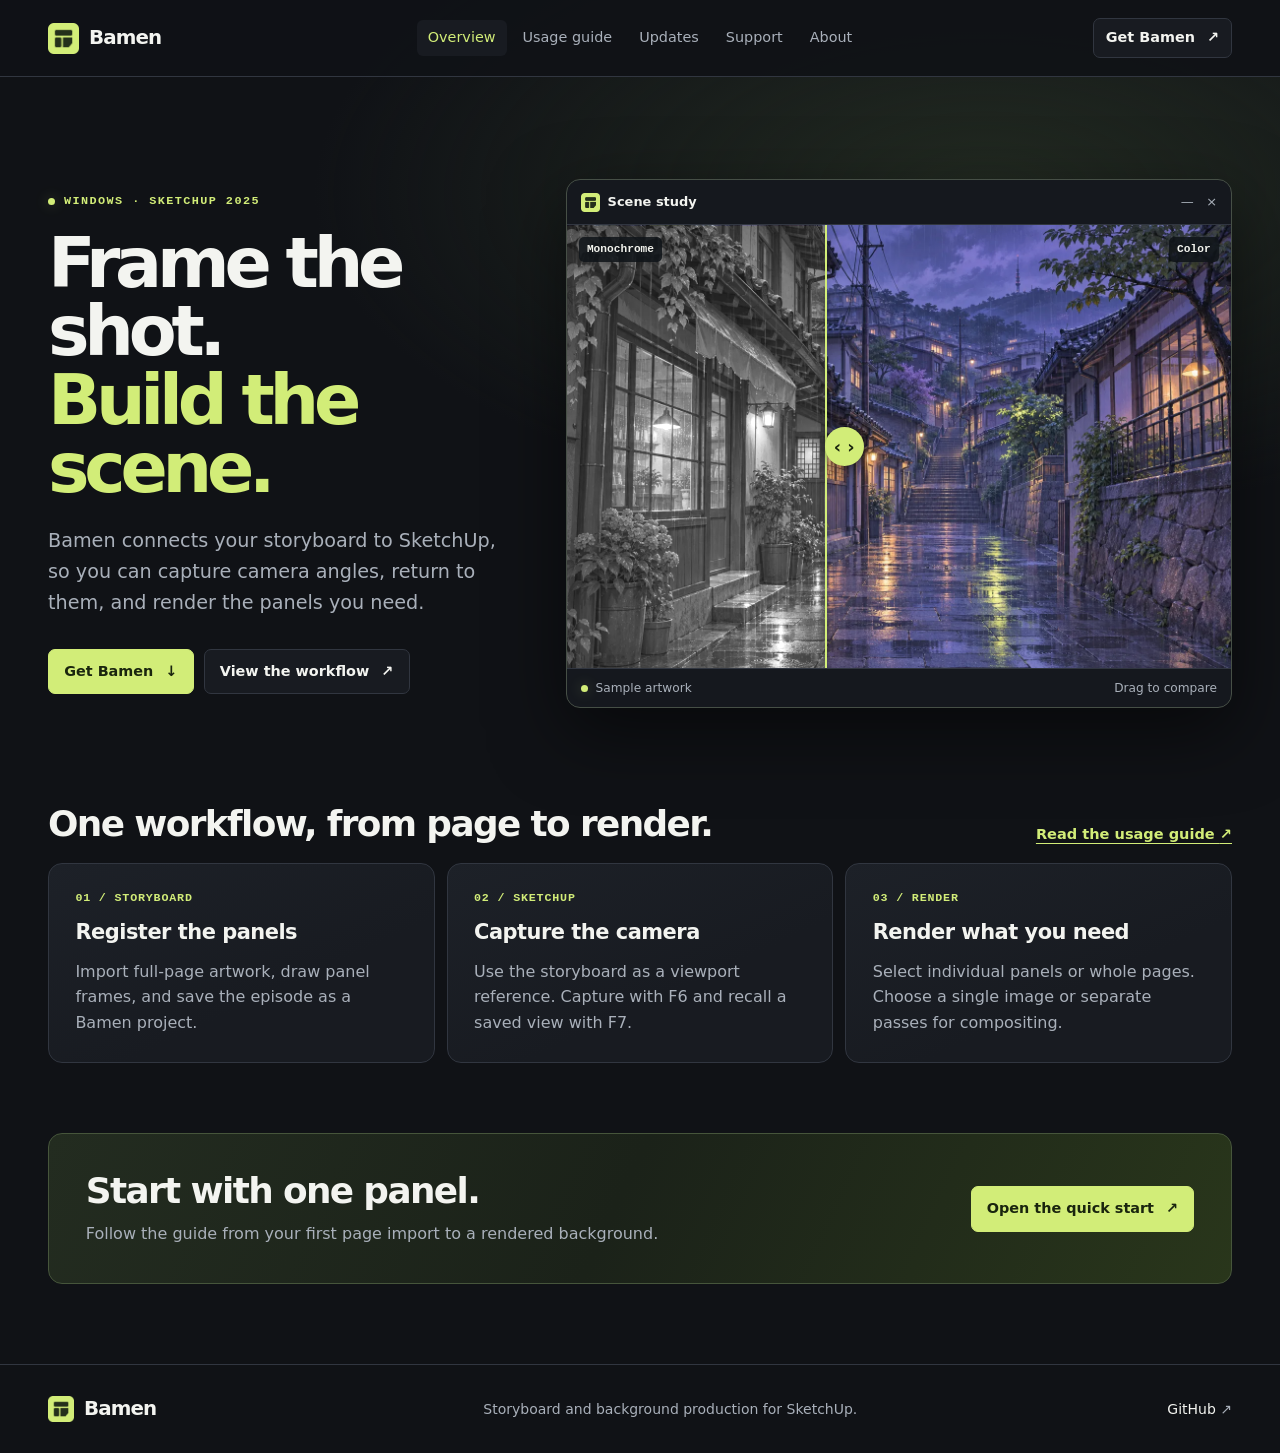
==== docs/index.html @ 6d3ff7ae "Publish Bamen product pages and support forms" ====
<!doctype html>
<html lang="en">
<head>
  <meta charset="utf-8">
  <meta name="viewport" content="width=device-width, initial-scale=1">
  <meta name="color-scheme" content="dark">
  <meta name="description" content="Storyboard and SketchUp in one background workflow.">
  <title>Bamen — Storyboard to background</title>
  <link rel="icon" href="assets/bamen.ico">
  <link rel="stylesheet" href="assets/site.css">
  <script src="assets/site.js" defer></script>
</head>
<body>
  <a class="skip" href="#main">Skip to content</a>
  <header class="site-header">
    <div class="wrap header-inner">
      <a class="brand" href="index.html"><img src="assets/bamen.ico" alt="" width="31" height="31">Bamen</a>
      <nav aria-label="Main navigation"><a href="index.html" aria-current="page">Overview</a><a href="guide.html">Usage guide</a><a href="updates.html">Updates</a><a href="support.html">Support</a><a href="about.html">About</a></nav>
      <a class="button small header-action" href="guide.html#install">Get Bamen <span aria-hidden="true">↗</span></a>
    </div>
  </header>
  <main id="main"><section class="wrap hero" aria-labelledby="hero-title">
  <div class="hero-copy">
    <p class="eyebrow"><i></i> Windows · SketchUp 2025</p>
    <h1 id="hero-title">Frame the shot.<br><em>Build the scene.</em></h1>
    <p class="lede">Bamen connects your storyboard to SketchUp, so you can capture camera angles, return to them, and render the panels you need.</p>
    <div class="actions">
      <a class="button primary" href="guide.html#install">Get Bamen <span aria-hidden="true">↓</span></a>
      <a class="button" href="guide.html">View the workflow <span aria-hidden="true">↗</span></a>
    </div>
  </div>
  <figure class="hero-demo" aria-labelledby="demo-title">
    <div class="demo-bar"><span><img src="assets/bamen.ico" alt="" width="19" height="19"> Scene study</span><span aria-hidden="true">— &nbsp; ×</span></div>
    <div class="comparison">
      <img class="scene" src="assets/street-study.webp" alt="Illustrated rain-soaked hillside street at dusk" width="1500" height="1000" fetchpriority="high">
      <img class="scene study" src="assets/street-study.webp" alt="" width="1500" height="1000" aria-hidden="true">
      <span class="scene-tag before">Monochrome</span><span class="scene-tag after">Color</span>
      <span class="compare-line" aria-hidden="true"><b>‹ ›</b></span>
      <input class="compare-input" type="range" min="0" max="100" value="39" aria-label="Compare monochrome and color">
    </div>
    <figcaption id="demo-title"><span><i></i> Sample artwork</span><span>Drag to compare</span></figcaption>
  </figure>
</section>
<section class="wrap flow" aria-labelledby="flow-title">
  <div class="section-heading">
    <h2 id="flow-title">One workflow, from page to render.</h2>
    <a class="text-link" href="guide.html">Read the usage guide <span aria-hidden="true">↗</span></a>
  </div>
  <div class="card-grid">
    <article class="card"><span class="step">01 / STORYBOARD</span><h3>Register the panels</h3><p>Import full-page artwork, draw panel frames, and save the episode as a Bamen project.</p></article>
    <article class="card"><span class="step">02 / SKETCHUP</span><h3>Capture the camera</h3><p>Use the storyboard as a viewport reference. Capture with F6 and recall a saved view with F7.</p></article>
    <article class="card"><span class="step">03 / RENDER</span><h3>Render what you need</h3><p>Select individual panels or whole pages. Choose a single image or separate passes for compositing.</p></article>
  </div>
</section>
<section class="wrap start-panel">
  <div><h2>Start with one panel.</h2><p>Follow the guide from your first page import to a rendered background.</p></div>
  <a class="button primary" href="guide.html#first-panel">Open the quick start <span aria-hidden="true">↗</span></a>
</section>
</main>
  <footer class="site-footer">
    <div class="wrap footer-inner">
      <a class="brand" href="index.html"><img src="assets/bamen.ico" alt="" width="26" height="26">Bamen</a>
      <span>Storyboard and background production for SketchUp.</span>
      <a href="https://github.com/etaivan96/bamen">GitHub <span aria-hidden="true">↗</span></a>
    </div>
  </footer>
</body>
</html>
---- docs/assets/site.css ----
:root {
  color-scheme: dark;
  --bg: #101216;
  --panel: #181b21;
  --line: #313640;
  --text: #f3f4f0;
  --muted: #a9b0ba;
  --green: #d2ed78;
  --ink: #1a250e;
  --radius: 14px;
  font: 16px/1.6 "Segoe UI", system-ui, sans-serif;
  color: var(--text);
  background: var(--bg);
}
* { box-sizing: border-box; }
body { margin: 0; background: radial-gradient(ellipse 56rem 27rem at 77% 12rem, #222a21 0, transparent 75%), var(--bg); }
a { color: inherit; }
a:focus-visible, input:focus-visible, summary:focus-visible { outline: 2px solid var(--green); outline-offset: 5px; }
img { max-width: 100%; }
h1, h2, h3, p, figure { margin: 0; }
.wrap { width: min(100% - 96px, 1264px); margin-inline: auto; }
.skip { position: absolute; top: 10px; left: 10px; transform: translateY(-180%); z-index: 5; padding: 8px 12px; color: var(--ink); background: var(--green); }
.skip:focus { transform: none; }
.site-header { background: #101216ea; border-bottom: 1px solid var(--line); }
.header-inner { display: grid; grid-template-columns: 1fr auto 1fr; align-items: center; min-height: 76px; gap: 20px; }
.brand { display: inline-flex; align-items: center; gap: 10px; font-size: 1.24rem; letter-spacing: -.045em; font-weight: 750; text-decoration: none; width: max-content; }
.brand img { display: block; }
.header-inner nav { display: flex; gap: 5px; }
.header-inner nav a { padding: 6px 11px; white-space: nowrap; color: var(--muted); border-radius: 6px; font-size: .9rem; text-decoration: none; }
.header-inner nav a:hover, .header-inner nav a[aria-current] { color: var(--text); background: var(--panel); }
.header-inner nav a[aria-current] { color: var(--green); }
.header-action { justify-self: end; }
.button { display: inline-flex; align-items: center; gap: 12px; justify-content: center; padding: .65rem .95rem; border: 1px solid var(--line); border-radius: 7px; text-decoration: none; font-size: .9rem; font-weight: 650; background: var(--panel); transition: background .16s ease, border-color .16s ease, transform .16s ease; }
.button:hover { background: #252a32; border-color: #535e6b; transform: translateY(-1px); }
.small { padding: .45rem .75rem; }
.primary { background: var(--green); border-color: var(--green); color: var(--ink); }
.primary:hover { background: #e4fa9c; border-color: #e4fa9c; }
.hero { display: grid; grid-template-columns: minmax(0, .81fr) minmax(0, 1.19fr); gap: clamp(34px, 5vw, 74px); align-items: center; padding-block: clamp(4.2rem, 8vw, 8.15rem) 4rem; }
.eyebrow { display: flex; align-items: center; gap: 9px; color: var(--green); font: 650 .74rem/1.4 "Cascadia Mono", Consolas, monospace; text-transform: uppercase; letter-spacing: .12em; }
.eyebrow i, figcaption i { display: inline-block; border-radius: 50%; background: var(--green); width: 7px; height: 7px; box-shadow: 0 0 14px #d2ed7854; }
h1 { font-size: clamp(2.85rem, 5.45vw, 5.15rem); line-height: .98; letter-spacing: -.075em; font-weight: 750; margin-block: 19px 24px; text-wrap: balance; }
h1 em { color: var(--green); font-style: normal; }
.lede { max-width: 36rem; color: var(--muted); font-size: clamp(1rem, 1.5vw, 1.21rem); }
.actions { display: flex; flex-wrap: wrap; gap: 10px; margin-top: 30px; }
.hero-demo { min-width: 0; border: 1px solid #464f46; border-radius: var(--radius); background: #15181e; box-shadow: 0 24px 72px #0008; overflow: hidden; }
.demo-bar, figcaption { display: flex; justify-content: space-between; align-items: center; min-height: 45px; padding: 0 14px; gap: 8px; color: var(--muted); border-bottom: 1px solid var(--line); font-size: .81rem; }
.demo-bar > span:first-child, figcaption > span:first-child { display: flex; align-items: center; gap: 8px; }
.demo-bar > span:first-child { color: var(--text); font-weight: 650; }
.comparison { position: relative; aspect-ratio: 3 / 2; overflow: hidden; isolation: isolate; background: #202734; --split: 39%; }
.scene { display: block; position: absolute; width: 100%; height: 100%; object-fit: cover; }
.study { filter: grayscale(1) contrast(.88) brightness(1.19); clip-path: inset(0 calc(100% - var(--split)) 0 0); }
.scene-tag { position: absolute; top: 12px; padding: .25rem .52rem; border-radius: 5px; background: #11151ade; color: #f2f3ed; font: 600 .7rem/1.5 "Cascadia Mono", Consolas, monospace; }
.scene-tag.before { left: 12px; }
.scene-tag.after { right: 12px; }
.compare-line { position: absolute; left: var(--split); top: 0; bottom: 0; display: grid; place-items: center; width: 2px; transform: translateX(-1px); background: var(--green); box-shadow: 0 0 10px #0008; }
.compare-line b { display: grid; place-content: center; min-width: 39px; height: 39px; border-radius: 50%; background: var(--green); color: var(--ink); font-size: 1.12rem; box-shadow: 0 2px 12px #0006; }
.compare-input { position: absolute; inset: 0; margin: 0; width: 100%; height: 100%; opacity: 0; cursor: ew-resize; touch-action: pan-y; }
.comparison:focus-within { outline: 2px solid var(--green); outline-offset: -3px; }
figcaption { min-height: 39px; border-top: 1px solid var(--line); border-bottom: none; font-size: .76rem; }
.flow { padding-block: 2rem 3rem; }
.section-heading { display: flex; justify-content: space-between; align-items: end; gap: 1rem; margin-bottom: 1.1rem; }
h2 { font-size: clamp(1.48rem, 2.8vw, 2.28rem); line-height: 1.14; letter-spacing: -.045em; }
h3 { font-size: 1.31rem; line-height: 1.2; letter-spacing: -.024em; }
.text-link { display: inline-block; text-underline-offset: .26em; color: var(--green); font-size: .91rem; font-weight: 630; }
.text-link:hover { color: #eefdc9; }
.card-grid { display: grid; grid-template-columns: repeat(3, minmax(0, 1fr)); gap: 12px; }
.card { display: flex; flex-direction: column; gap: .85rem; min-width: 0; padding: clamp(1.15rem, 3vw, 1.65rem); border: 1px solid var(--line); border-radius: var(--radius); background: linear-gradient(155deg,#1d2128,var(--panel) 62%); }
.card p, .start-panel p { color: var(--muted); }
.card h2 { font-size: 1.35rem; }
.step, .update time { color: var(--green); font: 650 .73rem/1.4 "Cascadia Mono", Consolas, monospace; letter-spacing: .07em; }
.start-panel { margin-block: 1.4rem 5rem; padding: clamp(1.2rem, 3.6vw, 2.3rem); background: linear-gradient(115deg,#232c20,#1b2219 48%,#29361b); border: 1px solid #46553b; border-radius: var(--radius); display: flex; align-items: center; justify-content: space-between; gap: 1.5rem; }
.start-panel p { margin-top: .55rem; }
.site-footer { background: #101216; border-top: 1px solid var(--line); }
.footer-inner { display: grid; grid-template-columns: .8fr 1.4fr .65fr; align-items: center; min-height: 88px; gap: 16px; }
.footer-inner span { color: var(--muted); text-align: center; font-size: .875rem; }
.footer-inner > a:last-child { justify-self: end; text-decoration: none; font-size: .875rem; }
.page-intro { padding-block: clamp(3rem,8vw,6rem) 2.4rem; }
.page-intro h1 { max-width: 22ch; }
.docs-layout { display: grid; grid-template-columns: 14rem minmax(0,1fr); gap: 3rem; margin-bottom: 5rem; }
.on-page { display: grid; border-left: 1px solid var(--line); position: sticky; top: 1.5rem; }
.on-page a { color: var(--muted); text-decoration: none; padding: .5rem 1rem; font-size: .9rem; }
.on-page a:hover { color: var(--green); }
.prose { min-width: 0; max-width: 48rem; }
.prose section { padding-block: 1.75rem; border-top: 1px solid var(--line); scroll-margin: 1.5rem; }
.prose h2 { margin-bottom: .85rem; }
.prose p, .prose li, .support-content .faq p { color: var(--muted); }
.prose p + p, .prose p + .button, .prose .button + p, .prose p + h2 { margin-top: 1.2rem; }
.prose strong { color: var(--text); }
.notice { background: #222a20; border: 1px solid #3d4f30; border-radius: 9px; padding: .85rem 1rem; color: #dfe7d6; }
code, kbd { color: var(--text); font: .88em/1.4 "Cascadia Mono", Consolas, monospace; background: #252a31; padding: .15em .34em; border-radius: 4px; }
kbd { border: 1px solid #414853; white-space: nowrap; }
.instructions { padding-left: 1.4rem; }
.instructions li { padding: .2rem .3rem .7rem; }
.instructions li::marker { color: var(--green); font-weight: 700; }
.shortcuts { display: grid; gap: 0; }
.shortcuts div { display: grid; grid-template-columns: minmax(10rem,1fr) 2fr; border-top: 1px solid var(--line); padding: .67rem .25rem; gap: 1rem; }
.shortcuts dd { margin: 0; color: var(--muted); }
.updates, .support-content, .about-layout { margin-bottom: 5rem; }
.update { display: grid; grid-template-columns: 11rem minmax(0,1fr); gap: 1.4rem; padding: 1.6rem 0; border-top: 1px solid var(--line); }
.update time { padding-top: .28rem; }
.update ul { color: var(--muted); padding-left: 1.2rem; margin-bottom: .1rem; }
.update li + li { margin-top: .25rem; }
.support-content .card a { margin-top: auto; }
.support-content .notice { margin-block: 1rem 2.7rem; }
.faq { max-width: 48rem; }
.faq h2 { margin-bottom: 1rem; }
.faq details { border-top: 1px solid var(--line); padding: .8rem 0; }
.faq summary { cursor: pointer; font-weight: 650; }
.faq details p { padding: .75rem 0 .25rem; }
.about-layout { display: grid; grid-template-columns: minmax(0,1fr) minmax(0,1fr); gap: 3rem; align-items: start; }
.about-image { overflow: hidden; background: var(--panel); border: 1px solid var(--line); border-radius: var(--radius); }
.about-image img { display: block; width: 100%; height: auto; aspect-ratio: 3 / 2; object-fit: cover; }
@media (max-width: 1040px) {
  .wrap { width: calc(100% - 56px); }
  .hero { gap: 30px; }
  .hero h1 { font-size: clamp(2.8rem,5.2vw,4.5rem); }
}
@media (max-width: 760px) {
  .wrap { width: calc(100% - 36px); }
  .header-inner { grid-template-columns: 1fr 1fr; gap: .45rem; padding-block: .7rem .45rem; }
  .header-inner nav { grid-row: 2; grid-column: 1 / -1; overflow: auto; padding-bottom: .3rem; }
  .header-inner nav a { padding-inline: 8px; font-size: .84rem; }
  .hero, .about-layout { grid-template-columns: 1fr; padding-top: 3rem; }
  .hero { padding-bottom: 2rem; gap: 2rem; }
  .section-heading, .start-panel { flex-direction: column; align-items: flex-start; }
  .card-grid { grid-template-columns: 1fr; }
  .docs-layout { grid-template-columns: 1fr; gap: 1rem; }
  .on-page { display: flex; flex-wrap: wrap; }
  .update { grid-template-columns: 1fr; gap: .6rem; }
}
@media (max-width: 420px) {
  .shortcuts div { grid-template-columns: 1fr; gap: .3rem; }
  .footer-inner { grid-template-columns: 1fr auto; padding-block: 1rem; }
  .footer-inner > span { grid-column: 1 / -1; grid-row: 2; text-align: left; }
}
@media (prefers-reduced-motion: reduce) { .button { transition: none; } }
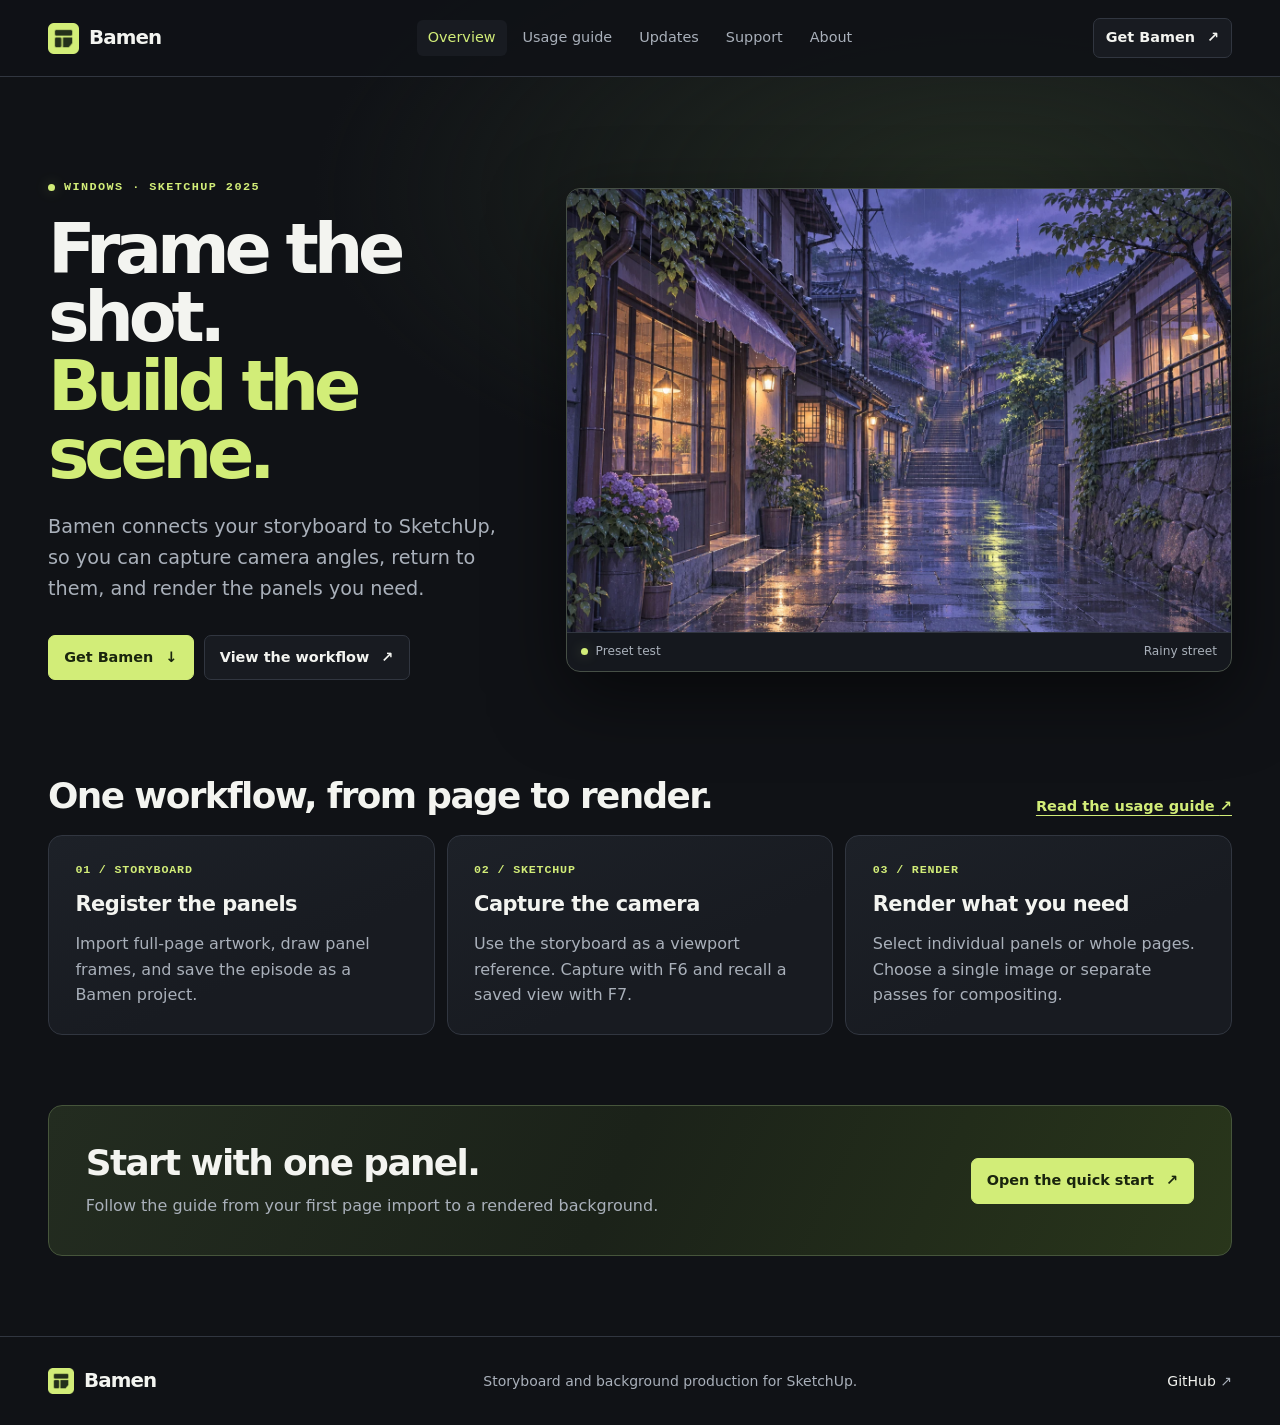
==== commit e3588e5d: "Feature the Bamen preset-test artwork" ====
--- a/docs/index.html
+++ b/docs/index.html
@@ -8,7 +8,6 @@
   <title>Bamen — Storyboard to background</title>
   <link rel="icon" href="assets/bamen.ico">
   <link rel="stylesheet" href="assets/site.css">
-  <script src="assets/site.js" defer></script>
 </head>
 <body>
   <a class="skip" href="#main">Skip to content</a>
@@ -29,16 +28,9 @@
       <a class="button" href="guide.html">View the workflow <span aria-hidden="true">↗</span></a>
     </div>
   </div>
-  <figure class="hero-demo" aria-labelledby="demo-title">
-    <div class="demo-bar"><span><img src="assets/bamen.ico" alt="" width="19" height="19"> Scene study</span><span aria-hidden="true">— &nbsp; ×</span></div>
-    <div class="comparison">
-      <img class="scene" src="assets/street-study.webp" alt="Illustrated rain-soaked hillside street at dusk" width="1500" height="1000" fetchpriority="high">
-      <img class="scene study" src="assets/street-study.webp" alt="" width="1500" height="1000" aria-hidden="true">
-      <span class="scene-tag before">Monochrome</span><span class="scene-tag after">Color</span>
-      <span class="compare-line" aria-hidden="true"><b>‹ ›</b></span>
-      <input class="compare-input" type="range" min="0" max="100" value="39" aria-label="Compare monochrome and color">
-    </div>
-    <figcaption id="demo-title"><span><i></i> Sample artwork</span><span>Drag to compare</span></figcaption>
+  <figure class="hero-demo">
+    <img class="scene" src="assets/preset-rainy-street.webp" alt="A rain-soaked hillside street with warm storefront lights at dusk" width="1536" height="1024" fetchpriority="high">
+    <figcaption><span><i></i> Preset test</span><span>Rainy street</span></figcaption>
   </figure>
 </section>
 <section class="wrap flow" aria-labelledby="flow-title">
--- a/docs/assets/site.css
+++ b/docs/assets/site.css
@@ -43,20 +43,9 @@
 .lede { max-width: 36rem; color: var(--muted); font-size: clamp(1rem, 1.5vw, 1.21rem); }
 .actions { display: flex; flex-wrap: wrap; gap: 10px; margin-top: 30px; }
 .hero-demo { min-width: 0; border: 1px solid #464f46; border-radius: var(--radius); background: #15181e; box-shadow: 0 24px 72px #0008; overflow: hidden; }
-.demo-bar, figcaption { display: flex; justify-content: space-between; align-items: center; min-height: 45px; padding: 0 14px; gap: 8px; color: var(--muted); border-bottom: 1px solid var(--line); font-size: .81rem; }
-.demo-bar > span:first-child, figcaption > span:first-child { display: flex; align-items: center; gap: 8px; }
-.demo-bar > span:first-child { color: var(--text); font-weight: 650; }
-.comparison { position: relative; aspect-ratio: 3 / 2; overflow: hidden; isolation: isolate; background: #202734; --split: 39%; }
-.scene { display: block; position: absolute; width: 100%; height: 100%; object-fit: cover; }
-.study { filter: grayscale(1) contrast(.88) brightness(1.19); clip-path: inset(0 calc(100% - var(--split)) 0 0); }
-.scene-tag { position: absolute; top: 12px; padding: .25rem .52rem; border-radius: 5px; background: #11151ade; color: #f2f3ed; font: 600 .7rem/1.5 "Cascadia Mono", Consolas, monospace; }
-.scene-tag.before { left: 12px; }
-.scene-tag.after { right: 12px; }
-.compare-line { position: absolute; left: var(--split); top: 0; bottom: 0; display: grid; place-items: center; width: 2px; transform: translateX(-1px); background: var(--green); box-shadow: 0 0 10px #0008; }
-.compare-line b { display: grid; place-content: center; min-width: 39px; height: 39px; border-radius: 50%; background: var(--green); color: var(--ink); font-size: 1.12rem; box-shadow: 0 2px 12px #0006; }
-.compare-input { position: absolute; inset: 0; margin: 0; width: 100%; height: 100%; opacity: 0; cursor: ew-resize; touch-action: pan-y; }
-.comparison:focus-within { outline: 2px solid var(--green); outline-offset: -3px; }
-figcaption { min-height: 39px; border-top: 1px solid var(--line); border-bottom: none; font-size: .76rem; }
+.scene { display: block; width: 100%; height: auto; }
+figcaption { display: flex; justify-content: space-between; align-items: center; min-height: 39px; padding: 0 14px; gap: 8px; color: var(--muted); border-top: 1px solid var(--line); font-size: .76rem; }
+figcaption > span:first-child { display: flex; align-items: center; gap: 8px; }
 .flow { padding-block: 2rem 3rem; }
 .section-heading { display: flex; justify-content: space-between; align-items: end; gap: 1rem; margin-bottom: 1.1rem; }
 h2 { font-size: clamp(1.48rem, 2.8vw, 2.28rem); line-height: 1.14; letter-spacing: -.045em; }
